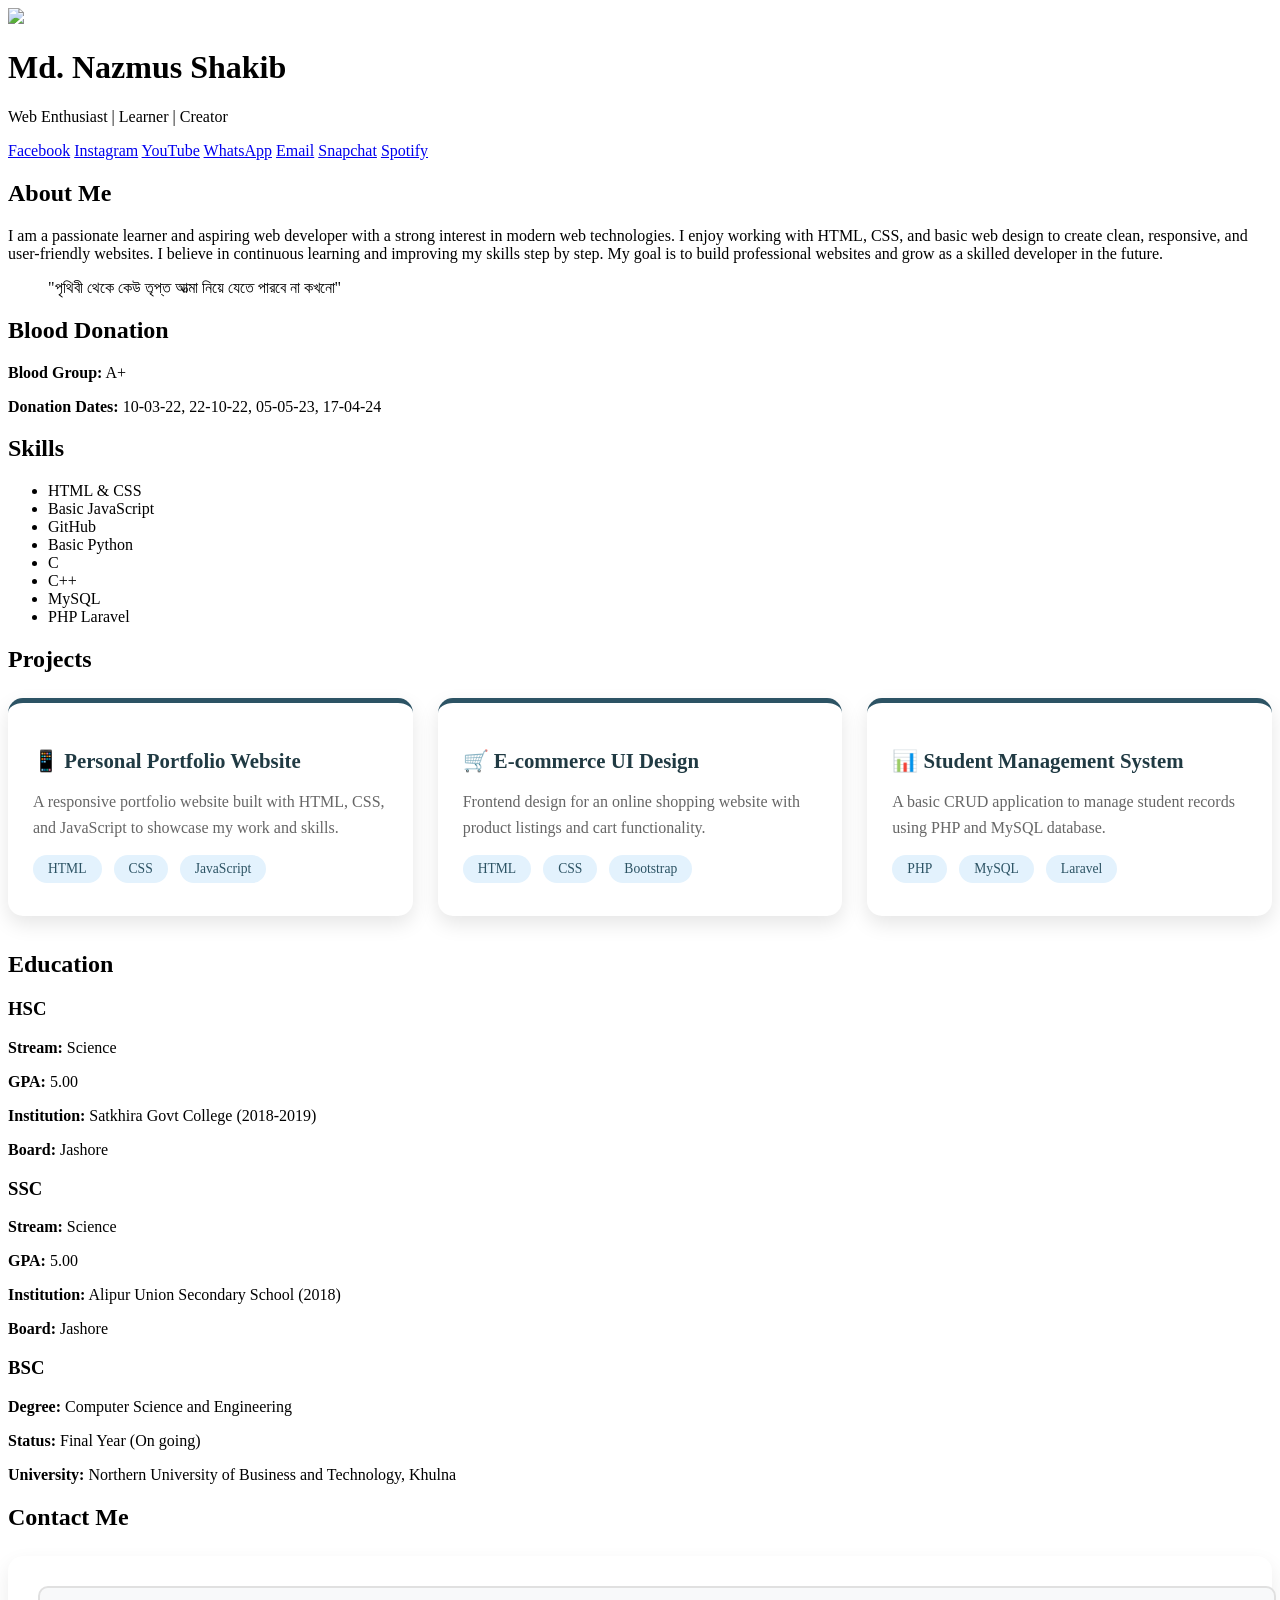
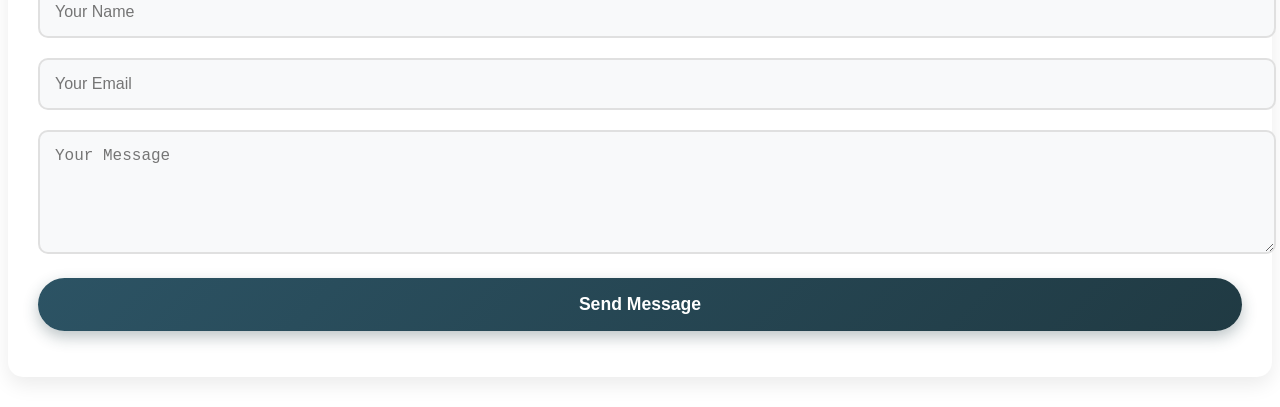
==== index.html @ 5b553c65 "Add projects section to index.html Added projects section with details of various projects including" ====
<!DOCTYPE html>
<html lang="en">

<head>
    <meta charset="UTF-8">
    <title>Md. Nazmus Shakib | Portfolio</title>
    <link rel="stylesheet" href="style.css">
</head>

<body>

    <div class="container">
        <img src="profile.jpg" class="profile">
        <h1>Md. Nazmus Shakib</h1>
        <p class="bio">
            Web Enthusiast | Learner | Creator
        </p>

        <div class="links">
            <a href="https://www.facebook.com/share/1BiJdWSDXL/" target="_blank">Facebook</a>
            <a href="https://www.instagram.com/mdnazmus.shakib?igsh=NTE2bjJrYTM1ZnNm" target="_blank">Instagram</a>
            <a href="--" target="_blank">YouTube</a>
            <a href="https://wa.me/8801716333670" target="_blank">WhatsApp</a>
            <a href="mailto:nazmusshakib335@gmail.com" target="_blank">Email</a>
            <a href="https://www.snapchat.com/add/nazmusshaki9624?share_id=SqFxjNCRAt4&locale=en-US" target="_blank">Snapchat</a>
            <a href="https://open.spotify.com/user/31kqtjba6ay3syr3rrqhbtln3y2q?si=qJ8dYZ2ISSeCxE1NaBL5Ow" target="_blank">Spotify</a>
        </div>

        <div class="cv">
            <h2>About Me</h2>
            <p>I am a passionate learner and aspiring web developer with a strong interest in modern web technologies. I enjoy working with HTML, CSS, and basic web design to create clean, responsive, and user-friendly websites. I believe in continuous learning and improving my skills step by step. My goal is to build professional websites and grow as a skilled developer in the future.</p>
            
            <blockquote>
                "পৃথিবী থেকে কেউ তৃপ্ত আত্মা নিয়ে যেতে পারবে না কখনো"
            </blockquote>

            <h2>Blood Donation</h2>
            <p><strong>Blood Group:</strong> A+</p>
            <p><strong>Donation Dates:</strong> 10-03-22, 22-10-22, 05-05-23, 17-04-24</p>

            <h2>Skills</h2>
            <ul>
                <li>HTML & CSS</li>
                <li>Basic JavaScript</li>
                <li>GitHub</li>
                <li>Basic Python</li>
                <li>C</li>
                <li>C++</li>
                <li>MySQL</li>
                <li>PHP Laravel</li>
            </ul>

            <h2>Projects</h2>
            <div class="projects">
                <div class="project-card">
                    <h3>📱 Personal Portfolio Website</h3>
                    <p>A responsive portfolio website built with HTML, CSS, and JavaScript to showcase my work and skills.</p>
                    <span class="tech-tag">HTML</span>
                    <span class="tech-tag">CSS</span>
                    <span class="tech-tag">JavaScript</span>
                </div>
                <div class="project-card">
                    <h3>🛒 E-commerce UI Design</h3>
                    <p>Frontend design for an online shopping website with product listings and cart functionality.</p>
                    <span class="tech-tag">HTML</span>
                    <span class="tech-tag">CSS</span>
                    <span class="tech-tag">Bootstrap</span>
                </div>
                <div class="project-card">
                    <h3>📊 Student Management System</h3>
                    <p>A basic CRUD application to manage student records using PHP and MySQL database.</p>
                    <span class="tech-tag">PHP</span>
                    <span class="tech-tag">MySQL</span>
                    <span class="tech-tag">Laravel</span>
                </div>
            </div>

            <h2>Education</h2>
            
            <h3>HSC</h3>
            <p><strong>Stream:</strong> Science</p>
            <p><strong>GPA:</strong> 5.00</p>
            <p><strong>Institution:</strong> Satkhira Govt College (2018-2019)</p>
            <p><strong>Board:</strong> Jashore</p>

            <h3>SSC</h3>
            <p><strong>Stream:</strong> Science</p>
            <p><strong>GPA:</strong> 5.00</p>
            <p><strong>Institution:</strong> Alipur Union Secondary School (2018)</p>
            <p><strong>Board:</strong> Jashore</p>

            <h3>BSC</h3>
            <p><strong>Degree:</strong> Computer Science and Engineering</p>
            <p><strong>Status:</strong> Final Year (On going)</p>
            <p><strong>University:</strong> Northern University of Business and Technology, Khulna</p>

            <h2>Contact Me</h2>
            <form class="contact-form" id="contactForm">
                <div class="form-group">
                    <input type="text" id="name" placeholder="Your Name" required>
                </div>
                <div class="form-group">
                    <input type="email" id="email" placeholder="Your Email" required>
                </div>
                <div class="form-group">
                    <textarea id="message" rows="5" placeholder="Your Message" required></textarea>
                </div>
                <button type="submit" class="submit-btn">Send Message</button>
                <p id="formMessage" class="form-message"></p>
            </form>
        </div>
    </div>

    <script>
        // Form submission handling
        document.getElementById('contactForm').addEventListener('submit', function(e) {
            e.preventDefault();
            
            const name = document.getElementById('name').value;
            const email = document.getElementById('email').value;
            const message = document.getElementById('message').value;
            const formMessage = document.getElementById('formMessage');
            
            // Simple validation
            if(name && email && message) {
                formMessage.textContent = `Thank you ${name}! Your message has been sent successfully.`;
                formMessage.style.color = "#4CAF50";
                
                // Reset form
                document.getElementById('contactForm').reset();
                
                // Clear message after 5 seconds
                setTimeout(() => {
                    formMessage.textContent = "";
                }, 5000);
            } else {
                formMessage.textContent = "Please fill in all fields.";
                formMessage.style.color = "#f44336";
            }
        });
    </script>

</body>

</html>
---- style.css ----
/* Previous CSS code remains the same... */

/* Projects Section */
.projects {
    display: grid;
    grid-template-columns: repeat(auto-fit, minmax(280px, 1fr));
    gap: 25px;
    margin: 25px 0 35px;
}

.project-card {
    background: white;
    padding: 25px;
    border-radius: 15px;
    box-shadow: 0 8px 20px rgba(0, 0, 0, 0.1);
    transition: all 0.3s ease;
    border-top: 5px solid #2c5364;
}

.project-card:hover {
    transform: translateY(-10px);
    box-shadow: 0 15px 30px rgba(0, 0, 0, 0.15);
}

.project-card h3 {
    color: #203a43;
    margin-bottom: 15px;
    font-size: 1.3rem;
}

.project-card p {
    color: #666;
    line-height: 1.6;
    margin-bottom: 15px;
}

.tech-tag {
    display: inline-block;
    background: #e3f2fd;
    color: #2c5364;
    padding: 6px 15px;
    border-radius: 20px;
    font-size: 0.85rem;
    margin-right: 8px;
    margin-bottom: 8px;
    font-weight: 500;
}

/* Contact Form */
.contact-form {
    background: white;
    padding: 30px;
    border-radius: 15px;
    box-shadow: 0 8px 20px rgba(0, 0, 0, 0.08);
    margin: 25px 0;
}

.form-group {
    margin-bottom: 20px;
}

.form-group input,
.form-group textarea {
    width: 100%;
    padding: 15px;
    border: 2px solid #e0e0e0;
    border-radius: 10px;
    font-size: 1rem;
    transition: all 0.3s ease;
    background: #f8f9fa;
}

.form-group input:focus,
.form-group textarea:focus {
    outline: none;
    border-color: #2c5364;
    background: white;
    box-shadow: 0 0 0 3px rgba(44, 83, 100, 0.1);
}

.submit-btn {
    background: linear-gradient(135deg, #2c5364, #203a43);
    color: white;
    border: none;
    padding: 16px 35px;
    border-radius: 50px;
    font-size: 1.1rem;
    font-weight: 600;
    cursor: pointer;
    transition: all 0.3s ease;
    box-shadow: 0 6px 15px rgba(32, 58, 67, 0.3);
    width: 100%;
}

.submit-btn:hover {
    background: linear-gradient(135deg, #203a43, #0f2027);
    transform: translateY(-3px);
    box-shadow: 0 10px 20px rgba(32, 58, 67, 0.4);
}

.form-message {
    text-align: center;
    margin-top: 15px;
    font-weight: 500;
    font-size: 1rem;
}

/* Responsive additions */
@media (max-width: 768px) {
    .projects {
        grid-template-columns: 1fr;
    }
    
    .contact-form {
        padding: 20px;
    }
}
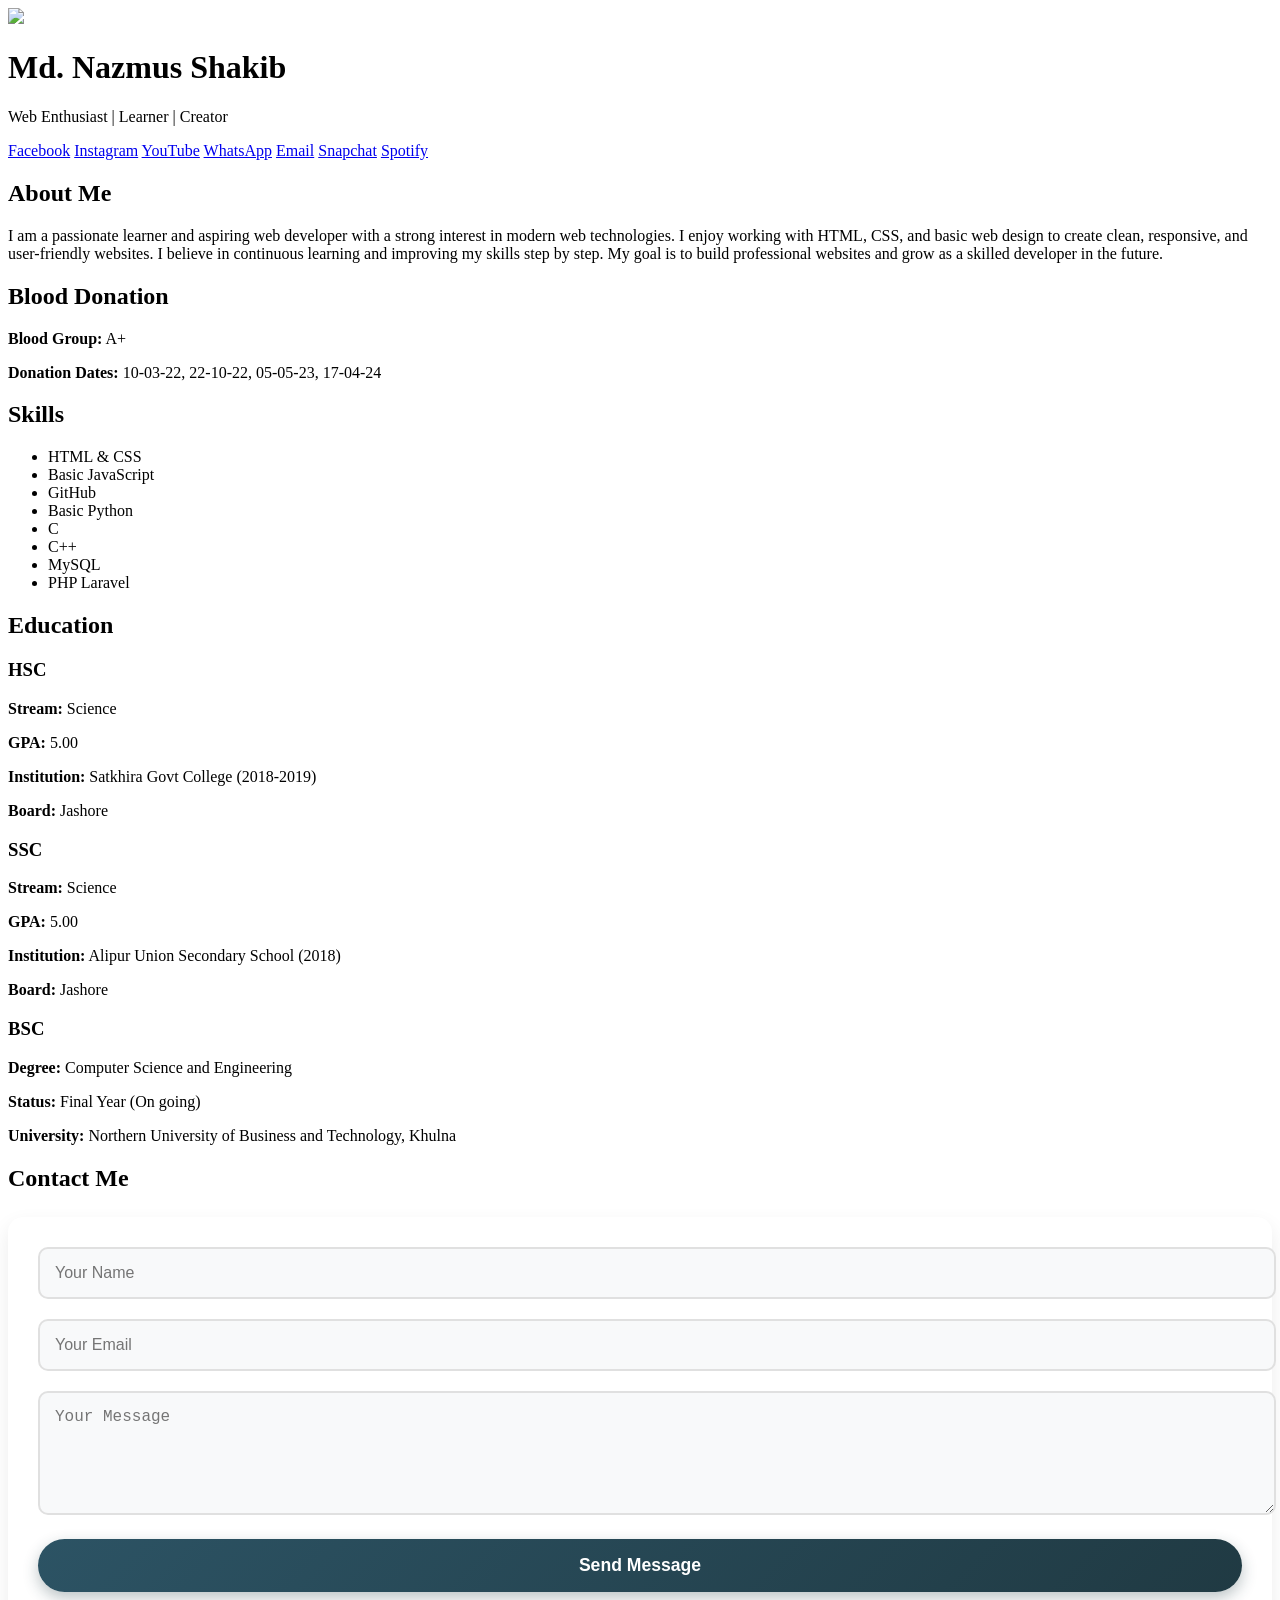
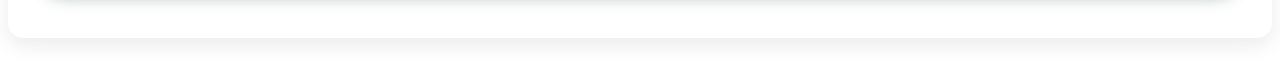
==== commit 2ee6e8ee: "Remove projects section and quote from index.html Removed the projects section and a quote from the " ====
--- a/index.html
+++ b/index.html
@@ -31,7 +31,7 @@
             <p>I am a passionate learner and aspiring web developer with a strong interest in modern web technologies. I enjoy working with HTML, CSS, and basic web design to create clean, responsive, and user-friendly websites. I believe in continuous learning and improving my skills step by step. My goal is to build professional websites and grow as a skilled developer in the future.</p>
             
             <blockquote>
-                "পৃথিবী থেকে কেউ তৃপ্ত আত্মা নিয়ে যেতে পারবে না কখনো"
+                
             </blockquote>
 
             <h2>Blood Donation</h2>
@@ -50,30 +50,7 @@
                 <li>PHP Laravel</li>
             </ul>
 
-            <h2>Projects</h2>
-            <div class="projects">
-                <div class="project-card">
-                    <h3>📱 Personal Portfolio Website</h3>
-                    <p>A responsive portfolio website built with HTML, CSS, and JavaScript to showcase my work and skills.</p>
-                    <span class="tech-tag">HTML</span>
-                    <span class="tech-tag">CSS</span>
-                    <span class="tech-tag">JavaScript</span>
-                </div>
-                <div class="project-card">
-                    <h3>🛒 E-commerce UI Design</h3>
-                    <p>Frontend design for an online shopping website with product listings and cart functionality.</p>
-                    <span class="tech-tag">HTML</span>
-                    <span class="tech-tag">CSS</span>
-                    <span class="tech-tag">Bootstrap</span>
-                </div>
-                <div class="project-card">
-                    <h3>📊 Student Management System</h3>
-                    <p>A basic CRUD application to manage student records using PHP and MySQL database.</p>
-                    <span class="tech-tag">PHP</span>
-                    <span class="tech-tag">MySQL</span>
-                    <span class="tech-tag">Laravel</span>
-                </div>
-            </div>
+          
 
             <h2>Education</h2>
             
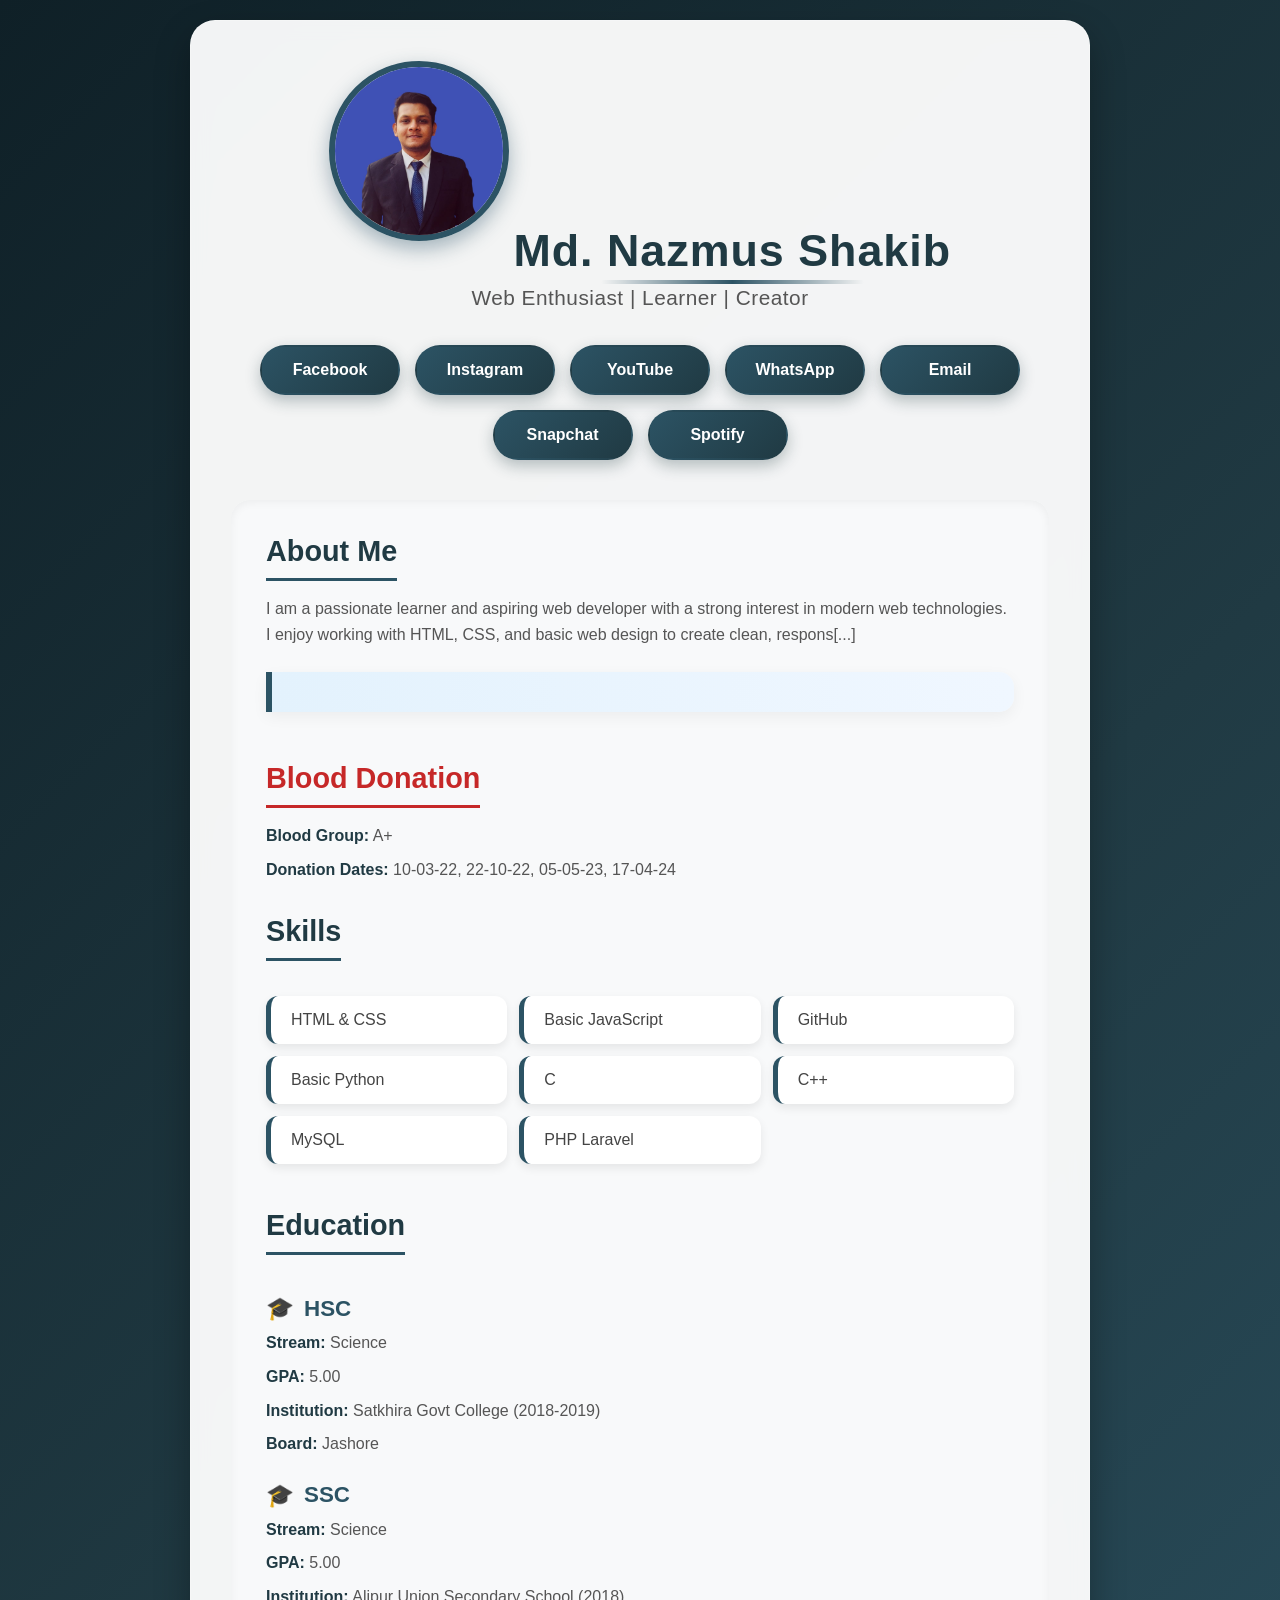
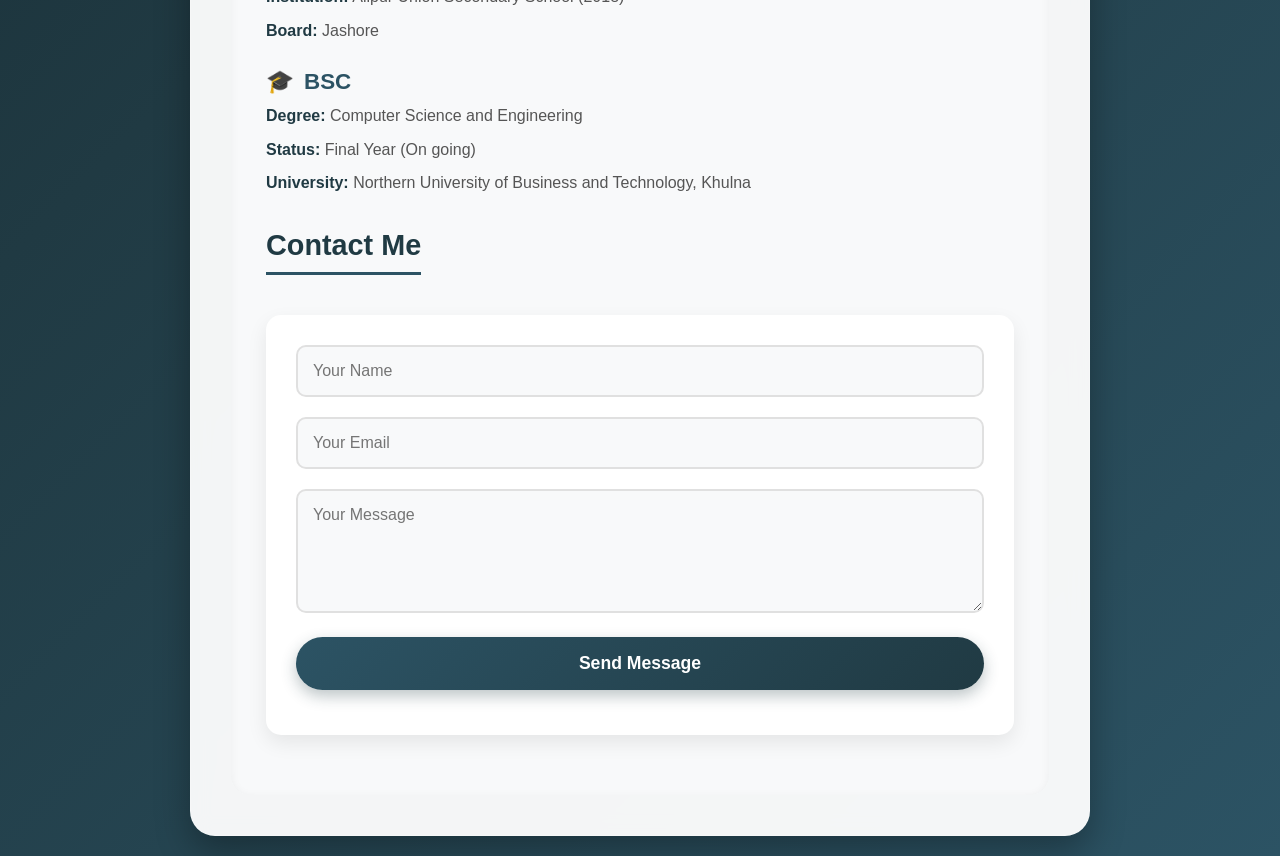
==== commit 30ed85f9: "Update index.html (2025-12-14 20:20:49 UTC) — updated by assistant per user request" ====
--- a/index.html
+++ b/index.html
@@ -10,7 +10,7 @@
 <body>
 
     <div class="container">
-        <img src="profile.jpg" class="profile">
+        <img src="IMG-20250121-WA0007[1].jpg" class="profile">
         <h1>Md. Nazmus Shakib</h1>
         <p class="bio">
             Web Enthusiast | Learner | Creator
@@ -28,7 +28,7 @@
 
         <div class="cv">
             <h2>About Me</h2>
-            <p>I am a passionate learner and aspiring web developer with a strong interest in modern web technologies. I enjoy working with HTML, CSS, and basic web design to create clean, responsive, and user-friendly websites. I believe in continuous learning and improving my skills step by step. My goal is to build professional websites and grow as a skilled developer in the future.</p>
+            <p>I am a passionate learner and aspiring web developer with a strong interest in modern web technologies. I enjoy working with HTML, CSS, and basic web design to create clean, respons[...]
             
             <blockquote>
                 
--- a/style.css
+++ b/style.css
@@ -1,4 +1,210 @@
-/* Previous CSS code remains the same... */
+/* Reset and Base Styles */
+* {
+    margin: 0;
+    padding: 0;
+    box-sizing: border-box;
+    font-family: 'Segoe UI', Tahoma, Geneva, Verdana, sans-serif;
+}
+
+body {
+    background: linear-gradient(135deg, #0f2027, #203a43, #2c5364);
+    color: #333;
+    min-height: 100vh;
+    display: flex;
+    justify-content: center;
+    align-items: center;
+    padding: 20px;
+}
+
+/* Container */
+.container {
+    background: rgba(255, 255, 255, 0.95);
+    backdrop-filter: blur(10px);
+    border-radius: 25px;
+    box-shadow: 0 15px 35px rgba(0, 0, 0, 0.3);
+    max-width: 900px;
+    width: 100%;
+    padding: 40px;
+    text-align: center;
+    border: 1px solid rgba(255, 255, 255, 0.2);
+    animation: fadeIn 0.8s ease-out;
+}
+
+/* Profile Image */
+.profile {
+    width: 180px;
+    height: 180px;
+    border-radius: 50%;
+    object-fit: cover;
+    border: 6px solid #2c5364;
+    box-shadow: 0 8px 20px rgba(44, 83, 100, 0.4);
+    margin: 0 auto 25px;
+    transition: transform 0.3s ease, box-shadow 0.3s ease;
+}
+
+.profile:hover {
+    transform: scale(1.05);
+    box-shadow: 0 12px 25px rgba(44, 83, 100, 0.6);
+}
+
+/* Name */
+h1 {
+    color: #203a43;
+    font-size: 2.8rem;
+    margin-bottom: 10px;
+    font-weight: 700;
+    letter-spacing: 1px;
+    position: relative;
+    display: inline-block;
+}
+
+h1::after {
+    content: '';
+    position: absolute;
+    width: 60%;
+    height: 4px;
+    background: linear-gradient(to right, transparent, #2c5364, transparent);
+    bottom: -8px;
+    left: 20%;
+    border-radius: 2px;
+}
+
+/* Bio Tagline */
+.bio {
+    color: #555;
+    font-size: 1.3rem;
+    margin-bottom: 35px;
+    font-weight: 500;
+    letter-spacing: 0.5px;
+}
+
+/* Social Links */
+.links {
+    display: flex;
+    flex-wrap: wrap;
+    justify-content: center;
+    gap: 15px;
+    margin-bottom: 40px;
+}
+
+.links a {
+    display: inline-flex;
+    align-items: center;
+    justify-content: center;
+    padding: 14px 28px;
+    background: linear-gradient(135deg, #2c5364, #203a43);
+    color: white;
+    text-decoration: none;
+    border-radius: 50px;
+    font-weight: 600;
+    font-size: 1rem;
+    transition: all 0.3s ease;
+    box-shadow: 0 6px 15px rgba(32, 58, 67, 0.3);
+    min-width: 140px;
+    border: 2px solid transparent;
+}
+
+.links a:hover {
+    transform: translateY(-5px);
+    box-shadow: 0 12px 20px rgba(32, 58, 67, 0.5);
+    background: linear-gradient(135deg, #203a43, #0f2027);
+    border-color: #2c5364;
+}
+
+/* CV Section */
+.cv {
+    text-align: left;
+    background: #f8f9fa;
+    padding: 35px;
+    border-radius: 20px;
+    margin-top: 30px;
+    box-shadow: inset 0 2px 10px rgba(0, 0, 0, 0.05);
+}
+
+.cv h2 {
+    color: #203a43;
+    font-size: 1.8rem;
+    margin: 25px 0 15px;
+    padding-bottom: 10px;
+    border-bottom: 3px solid #2c5364;
+    display: inline-block;
+}
+
+.cv h2:first-of-type {
+    margin-top: 0;
+}
+
+/* Quote Styling */
+blockquote {
+    background: linear-gradient(to right, #e3f2fd, #f0f7ff);
+    border-left: 6px solid #2c5364;
+    padding: 20px;
+    margin: 25px 0;
+    border-radius: 0 15px 15px 0;
+    font-style: italic;
+    color: #203a43;
+    font-size: 1.2rem;
+    box-shadow: 0 5px 15px rgba(0, 0, 0, 0.05);
+}
+
+/* Blood Donation Section */
+.cv h2:nth-of-type(2) {
+    color: #c62828;
+    border-bottom-color: #c62828;
+}
+
+.cv p strong {
+    color: #203a43;
+}
+
+/* Skills List */
+ul {
+    list-style: none;
+    padding-left: 0;
+    display: grid;
+    grid-template-columns: repeat(auto-fit, minmax(200px, 1fr));
+    gap: 12px;
+    margin: 20px 0;
+}
+
+ul li {
+    background: white;
+    padding: 15px 20px;
+    border-radius: 12px;
+    box-shadow: 0 4px 10px rgba(0, 0, 0, 0.08);
+    transition: all 0.3s ease;
+    font-weight: 500;
+    color: #444;
+    border-left: 5px solid #2c5364;
+}
+
+ul li:hover {
+    transform: translateX(10px);
+    background: #e3f2fd;
+    box-shadow: 0 6px 15px rgba(0, 0, 0, 0.1);
+}
+
+/* Education Sections */
+.cv h3 {
+    color: #2c5364;
+    font-size: 1.4rem;
+    margin-top: 25px;
+    margin-bottom: 8px;
+    display: flex;
+    align-items: center;
+}
+
+.cv h3::before {
+    content: "🎓";
+    margin-right: 10px;
+}
+
+.cv p {
+    margin-bottom: 8px;
+    color: #555;
+    line-height: 1.6;
+    font-size: 1rem;
+}
 
 /* Projects Section */
 .projects {
@@ -105,8 +311,38 @@
     font-size: 1rem;
 }
 
-/* Responsive additions */
+/* Responsive Design */
 @media (max-width: 768px) {
+    .container {
+        padding: 25px;
+    }
+    
+    h1 {
+        font-size: 2.2rem;
+    }
+    
+    .bio {
+        font-size: 1.1rem;
+    }
+    
+    .links {
+        flex-direction: column;
+        align-items: center;
+    }
+    
+    .links a {
+        width: 100%;
+        max-width: 300px;
+    }
+    
+    ul {
+        grid-template-columns: 1fr;
+    }
+    
+    .cv {
+        padding: 25px;
+    }
+    
     .projects {
         grid-template-columns: 1fr;
     }
@@ -115,3 +351,15 @@
         padding: 20px;
     }
 }
+
+/* Animation */
+@keyframes fadeIn {
+    from {
+        opacity: 0;
+        transform: translateY(30px);
+    }
+    to {
+        opacity: 1;
+        transform: translateY(0);
+    }
+}
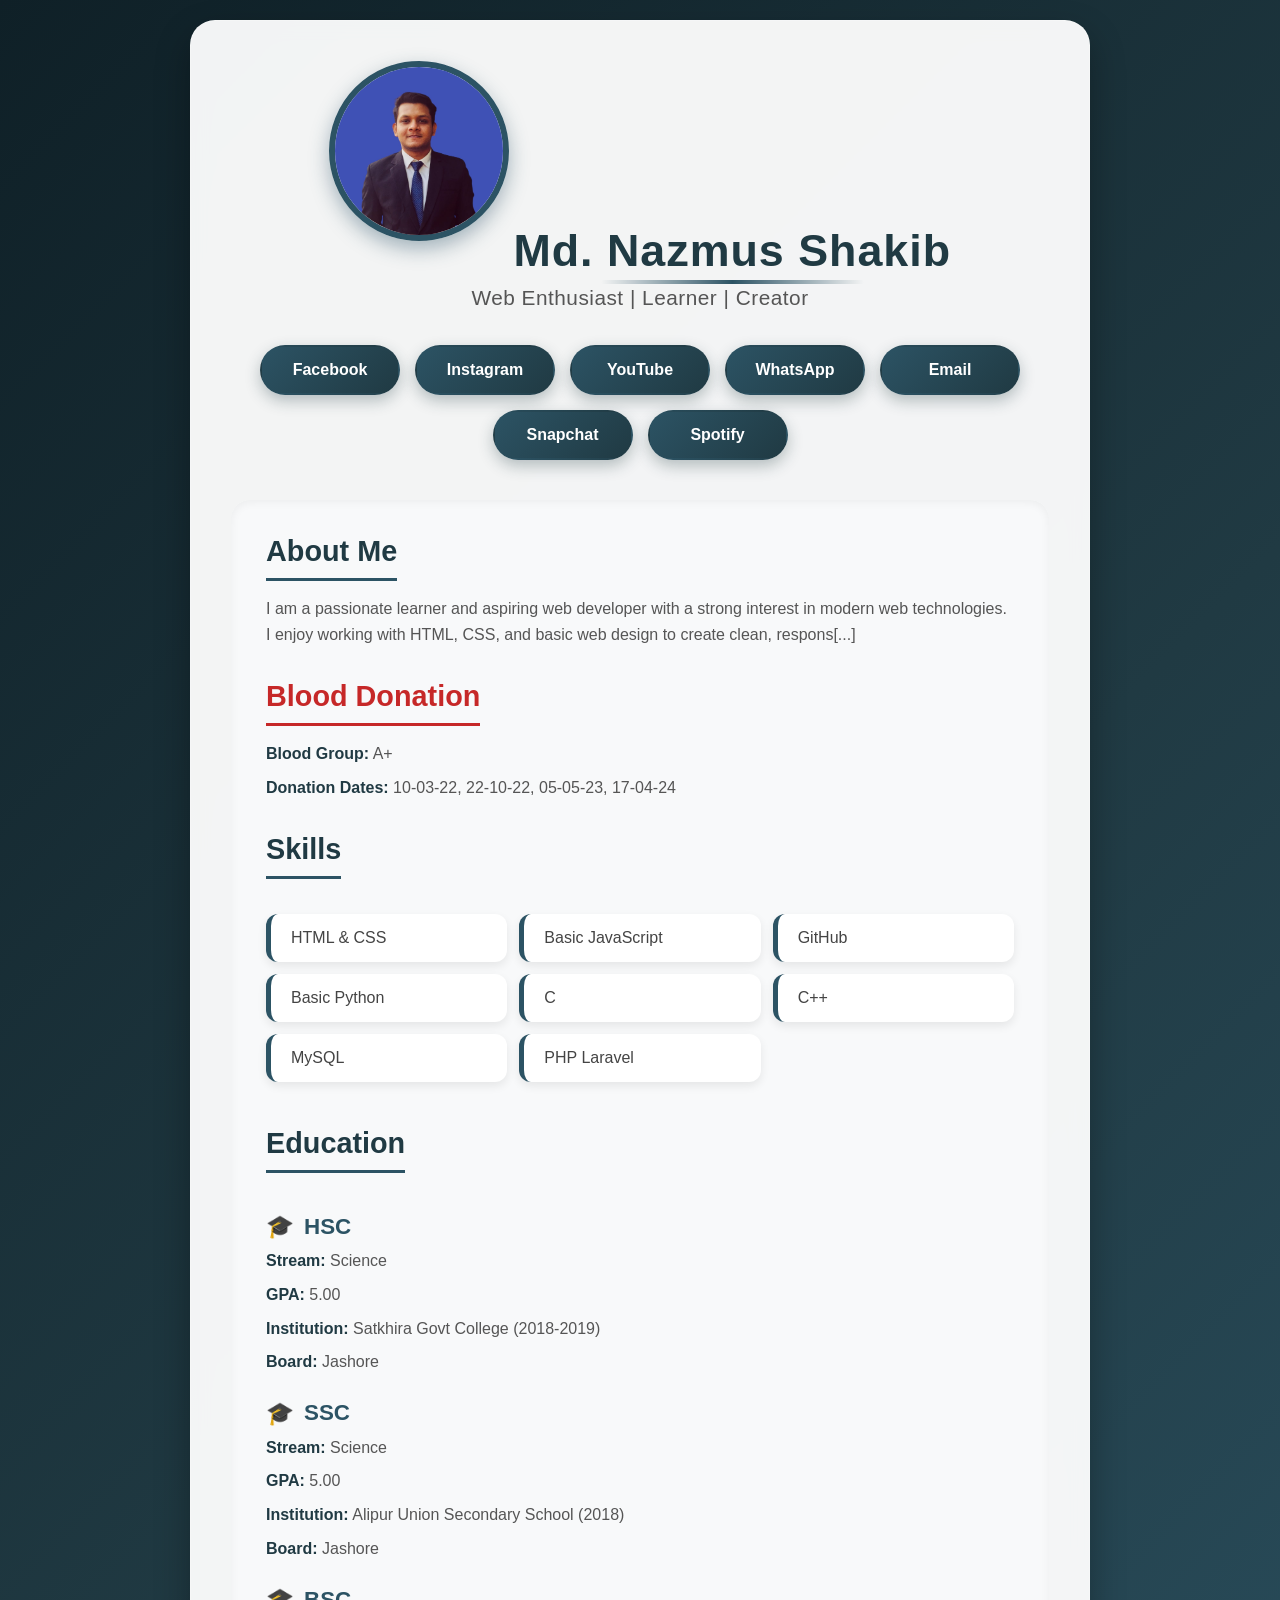
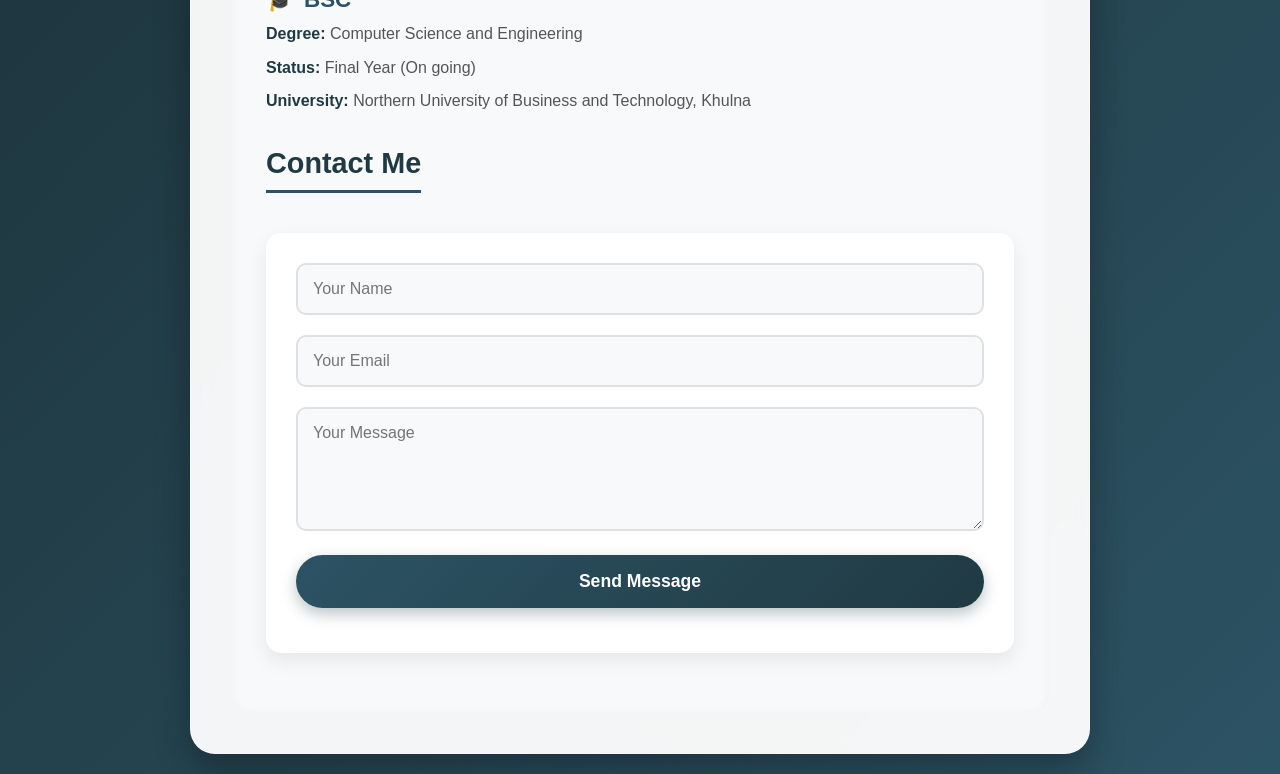
==== commit e361e73a: "Update index.html" ====
--- a/index.html
+++ b/index.html
@@ -30,9 +30,7 @@
             <h2>About Me</h2>
             <p>I am a passionate learner and aspiring web developer with a strong interest in modern web technologies. I enjoy working with HTML, CSS, and basic web design to create clean, respons[...]
             
-            <blockquote>
-                
-            </blockquote>
+         
 
             <h2>Blood Donation</h2>
             <p><strong>Blood Group:</strong> A+</p>
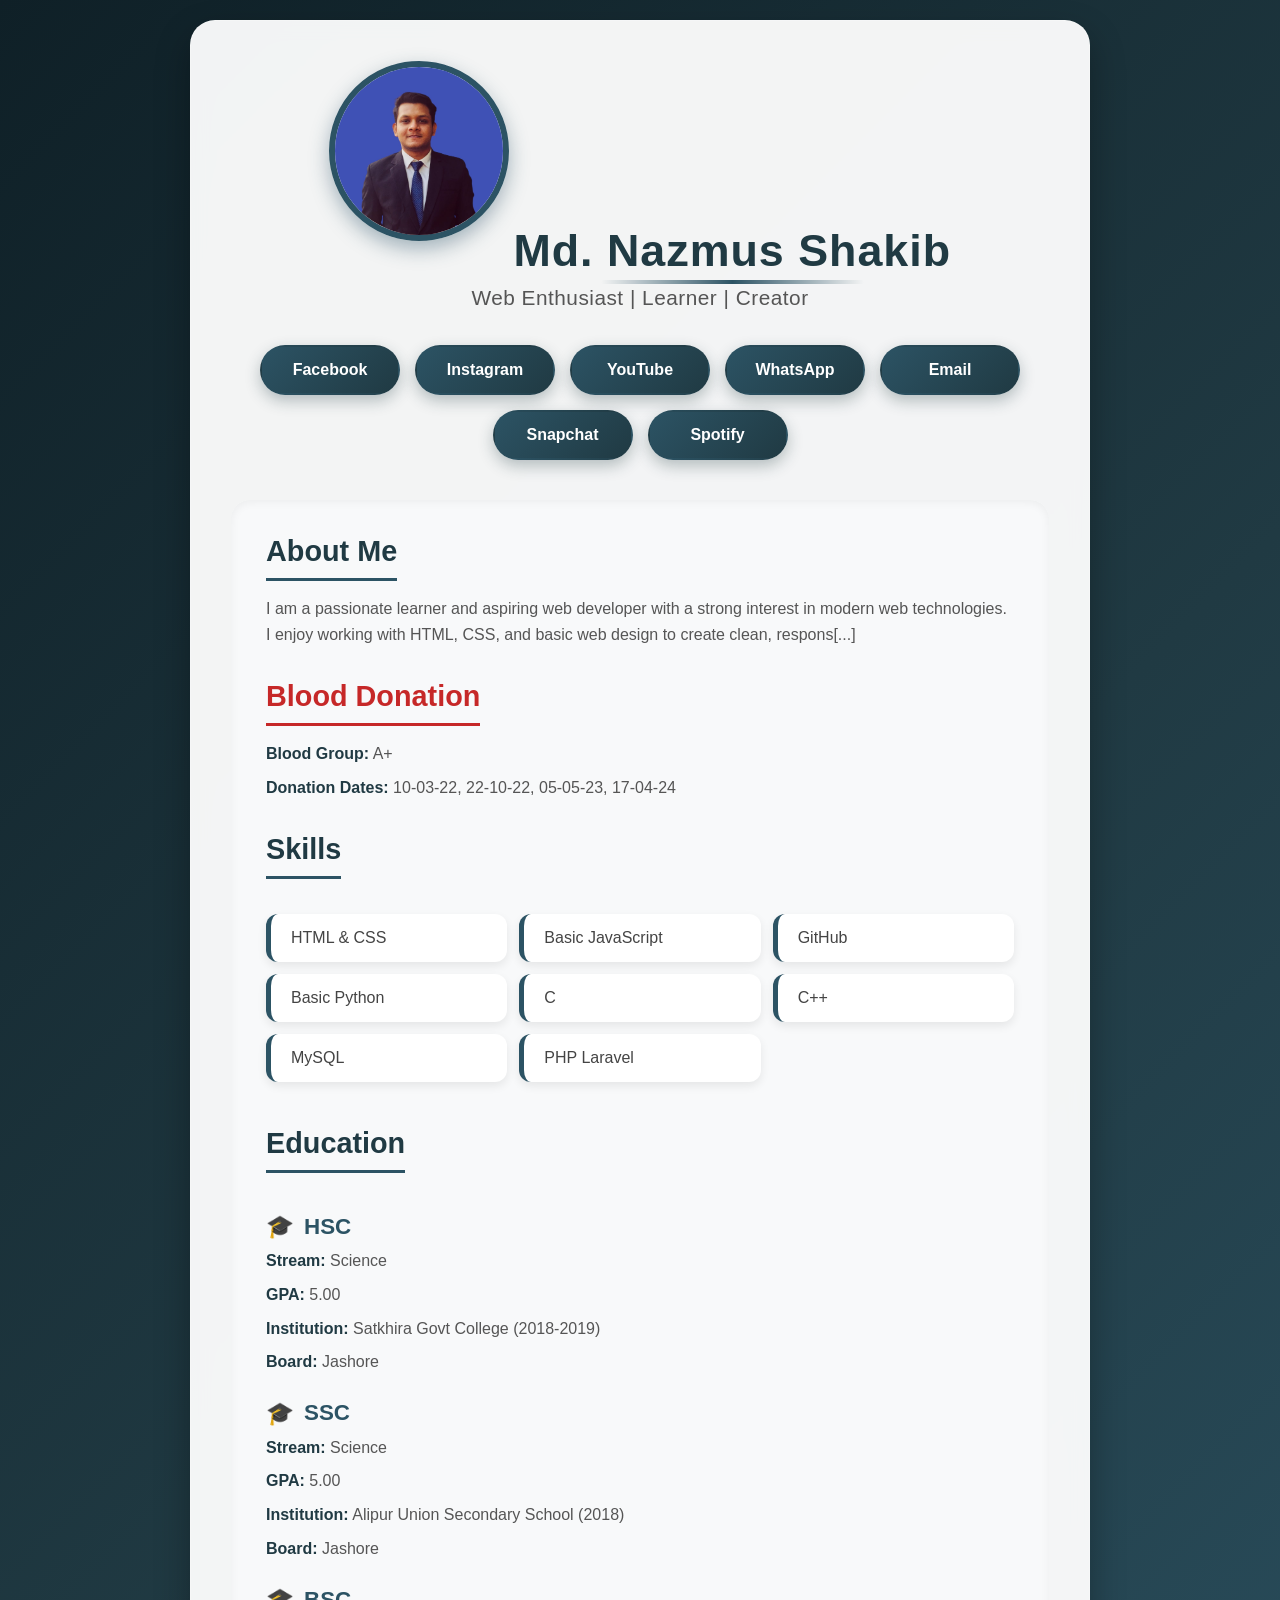
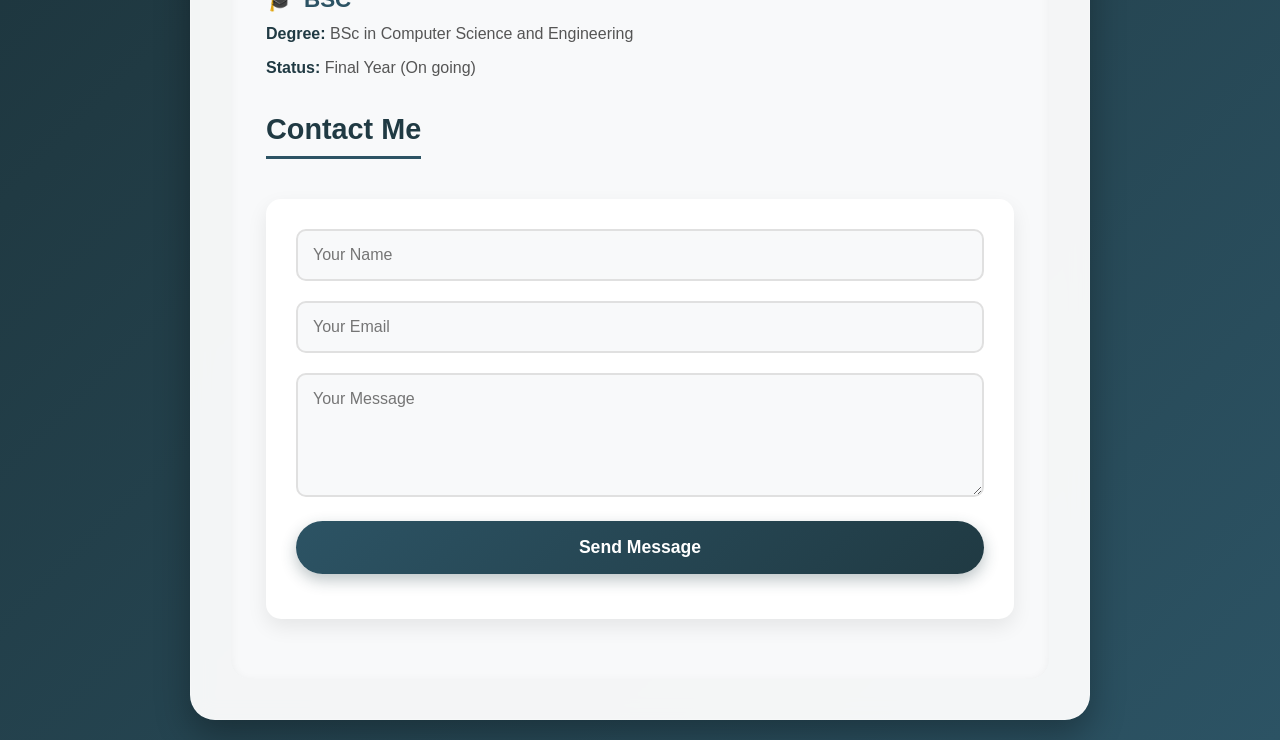
==== commit 3beeacef: "Update index.html" ====
--- a/index.html
+++ b/index.html
@@ -65,9 +65,9 @@
             <p><strong>Board:</strong> Jashore</p>
 
             <h3>BSC</h3>
-            <p><strong>Degree:</strong> Computer Science and Engineering</p>
+            <p><strong>Degree:</strong> BSc in Computer Science and Engineering</p>
             <p><strong>Status:</strong> Final Year (On going)</p>
-            <p><strong>University:</strong> Northern University of Business and Technology, Khulna</p>
+            
 
             <h2>Contact Me</h2>
             <form class="contact-form" id="contactForm">
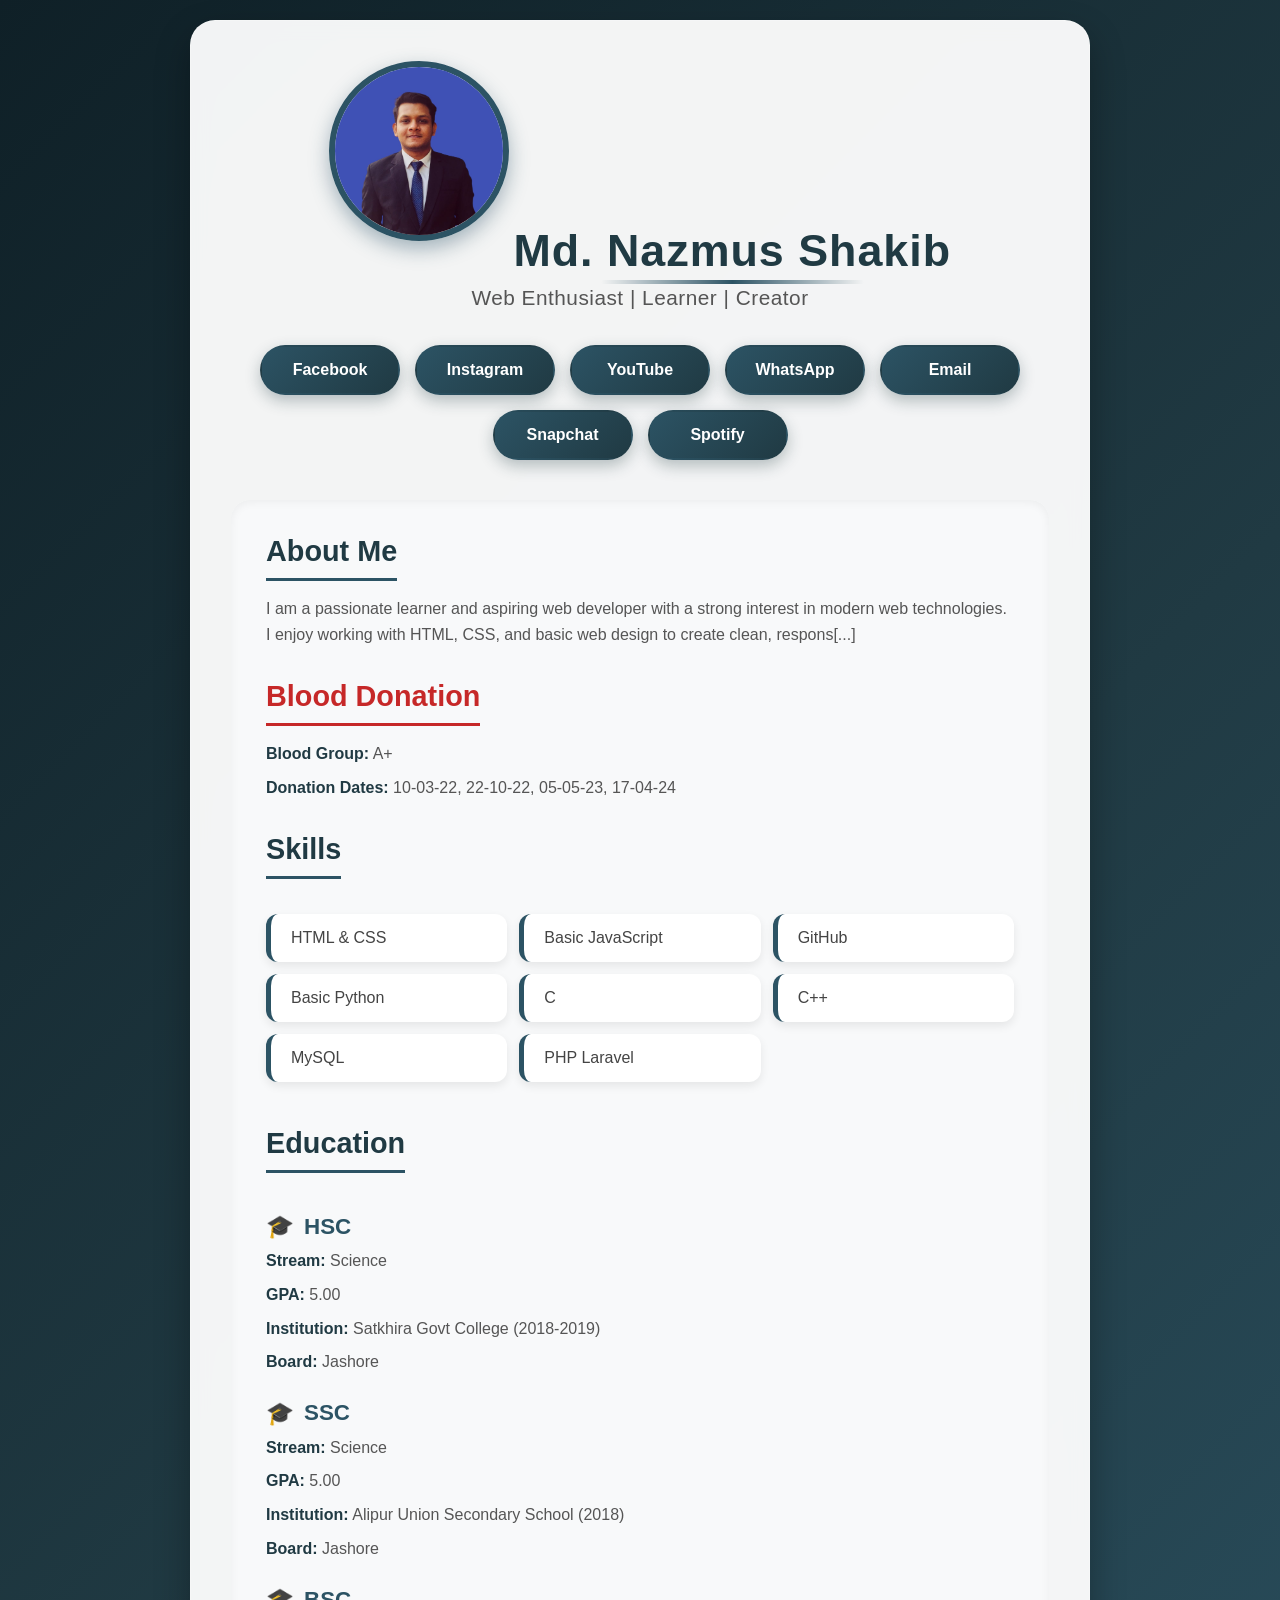
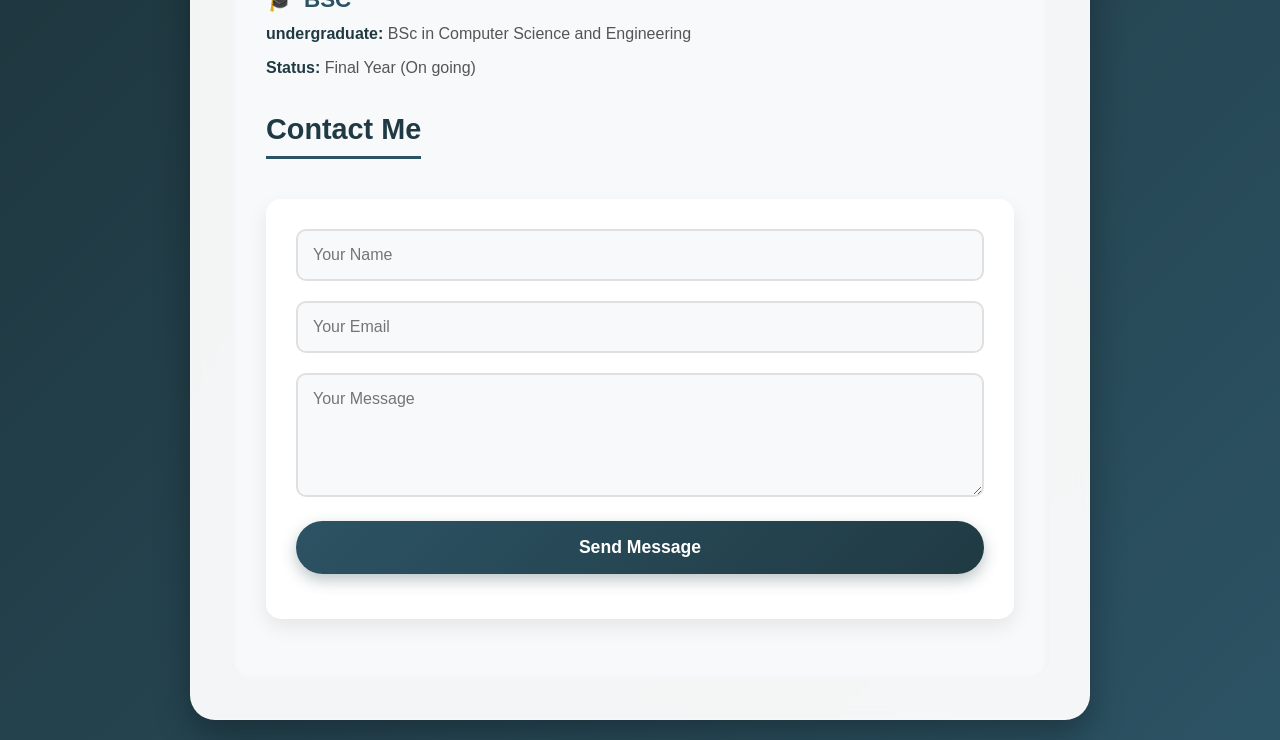
==== commit ba3fb796: "Fix typo in degree section of index.html" ====
--- a/index.html
+++ b/index.html
@@ -65,7 +65,7 @@
             <p><strong>Board:</strong> Jashore</p>
 
             <h3>BSC</h3>
-            <p><strong>Degree:</strong> BSc in Computer Science and Engineering</p>
+            <p><strong>undergraduate:</strong> BSc in Computer Science and Engineering</p>
             <p><strong>Status:</strong> Final Year (On going)</p>
             
 
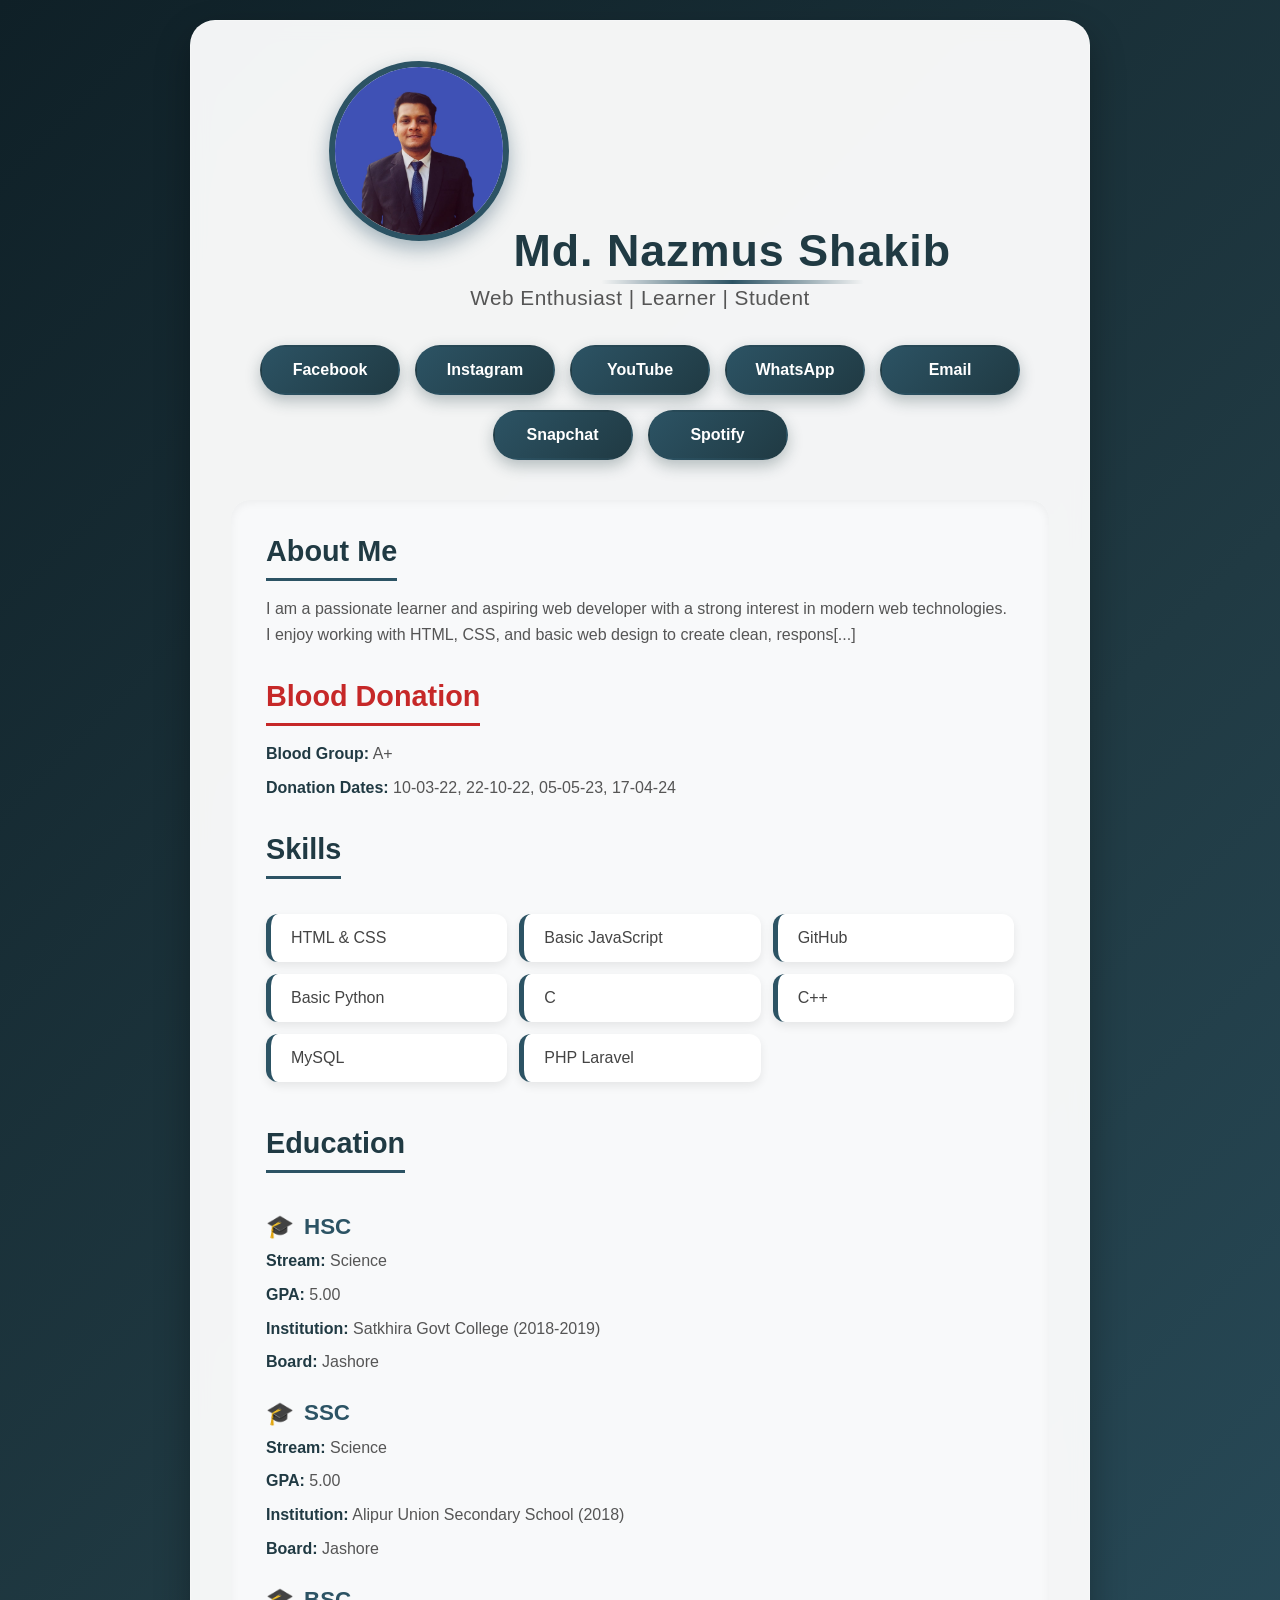
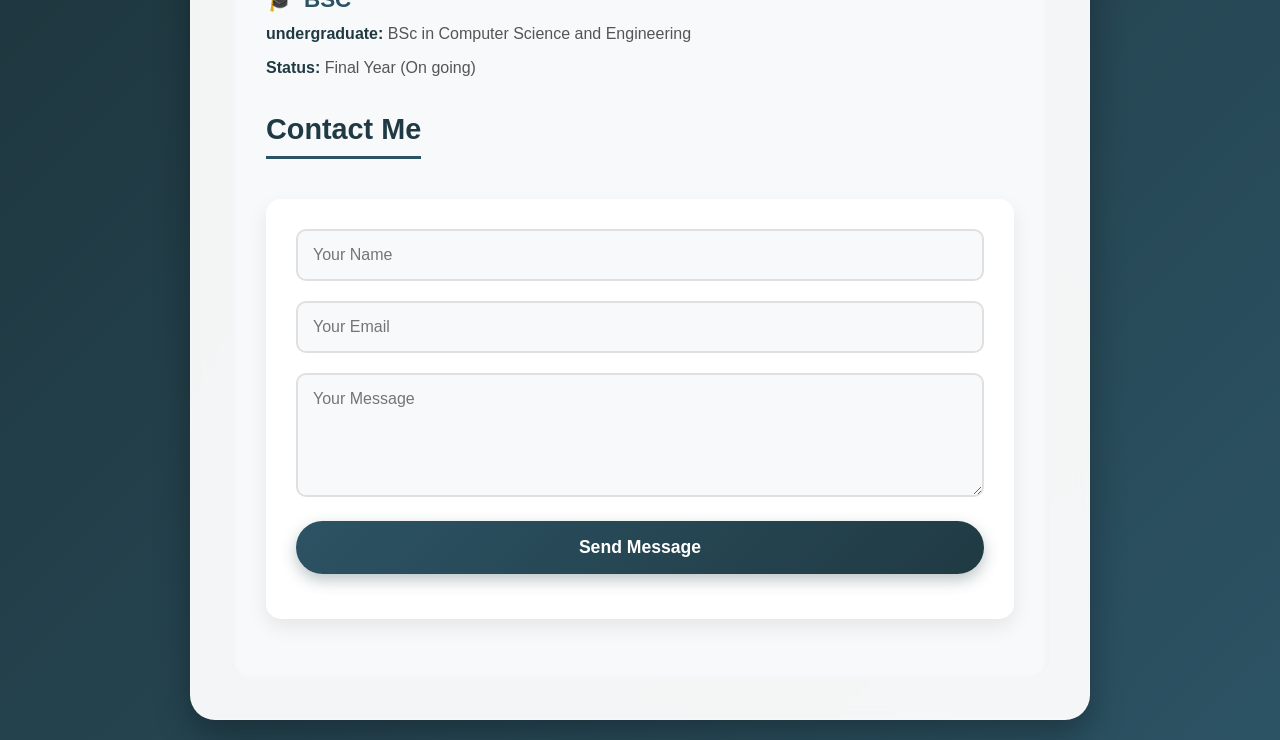
==== commit cb60924d: "Update bio from 'Creator' to 'Student'" ====
--- a/index.html
+++ b/index.html
@@ -13,7 +13,7 @@
         <img src="IMG-20250121-WA0007[1].jpg" class="profile">
         <h1>Md. Nazmus Shakib</h1>
         <p class="bio">
-            Web Enthusiast | Learner | Creator
+            Web Enthusiast | Learner | Student
         </p>
 
         <div class="links">
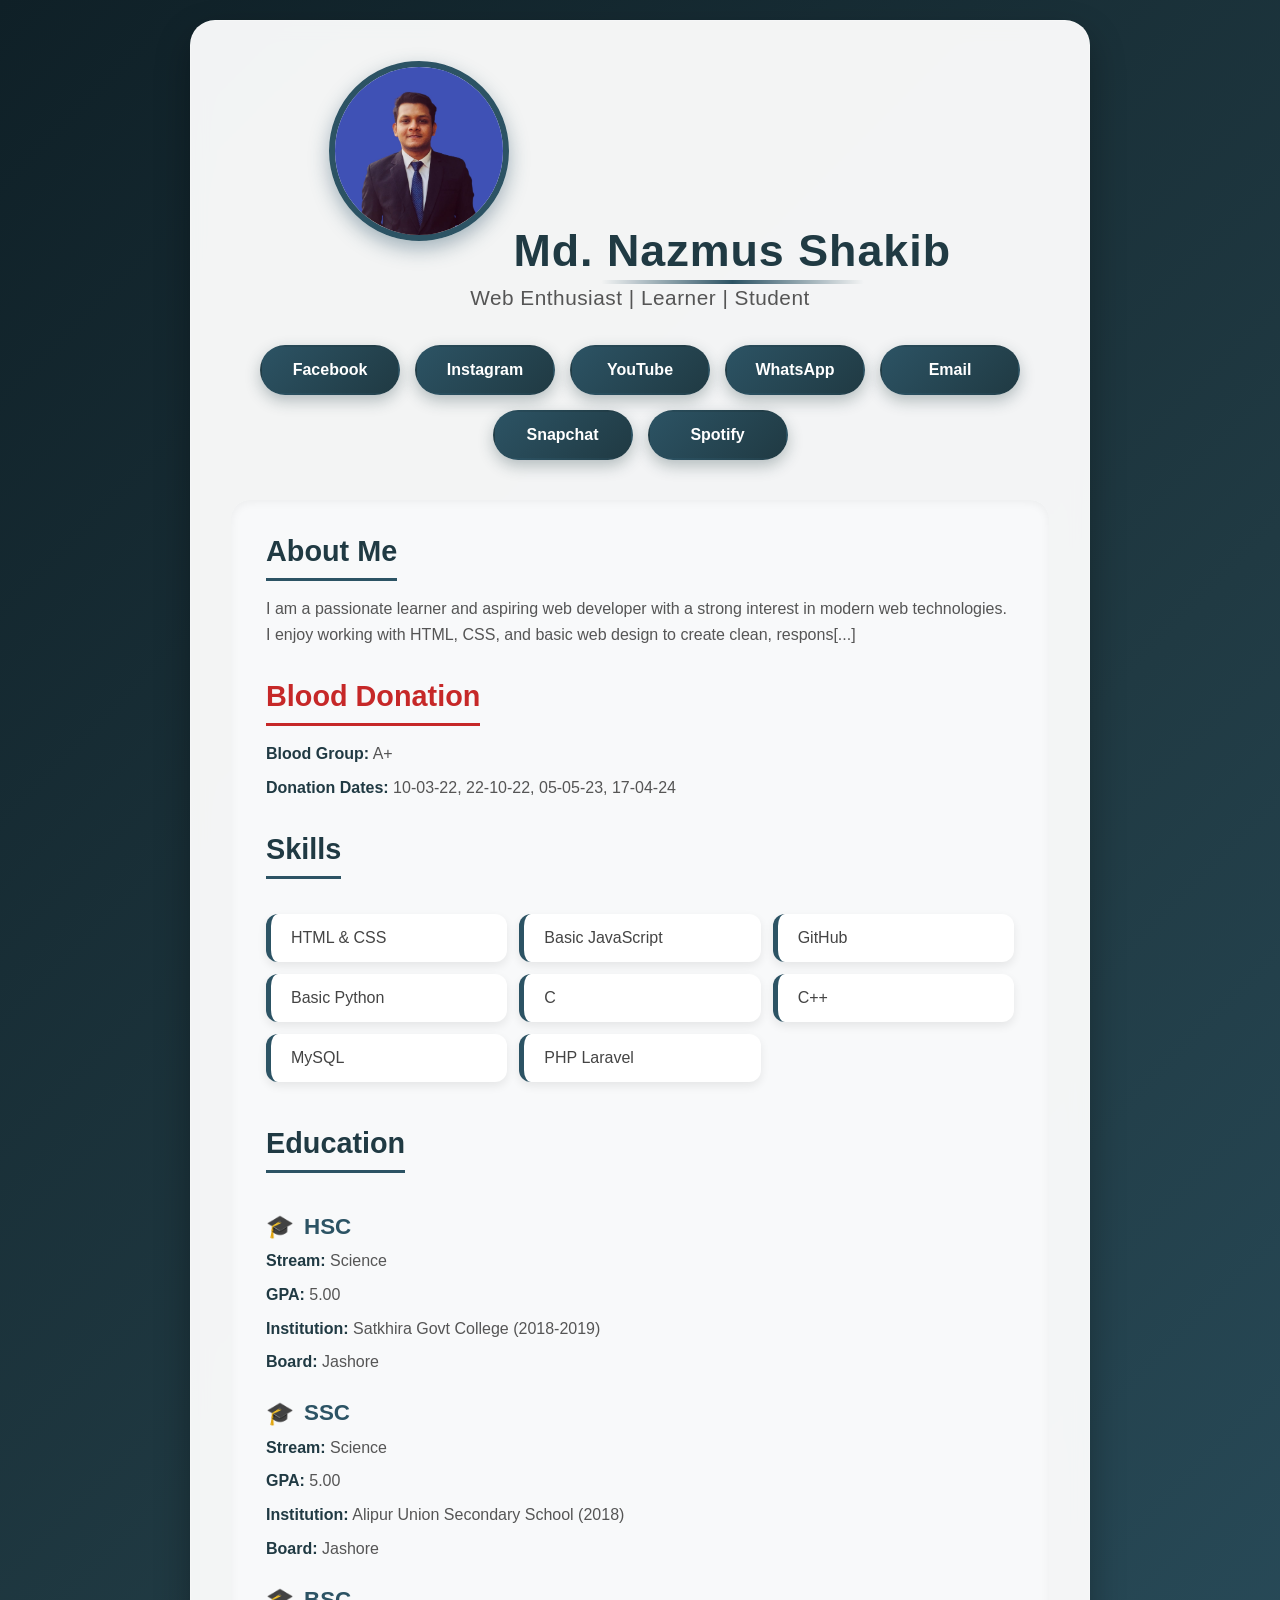
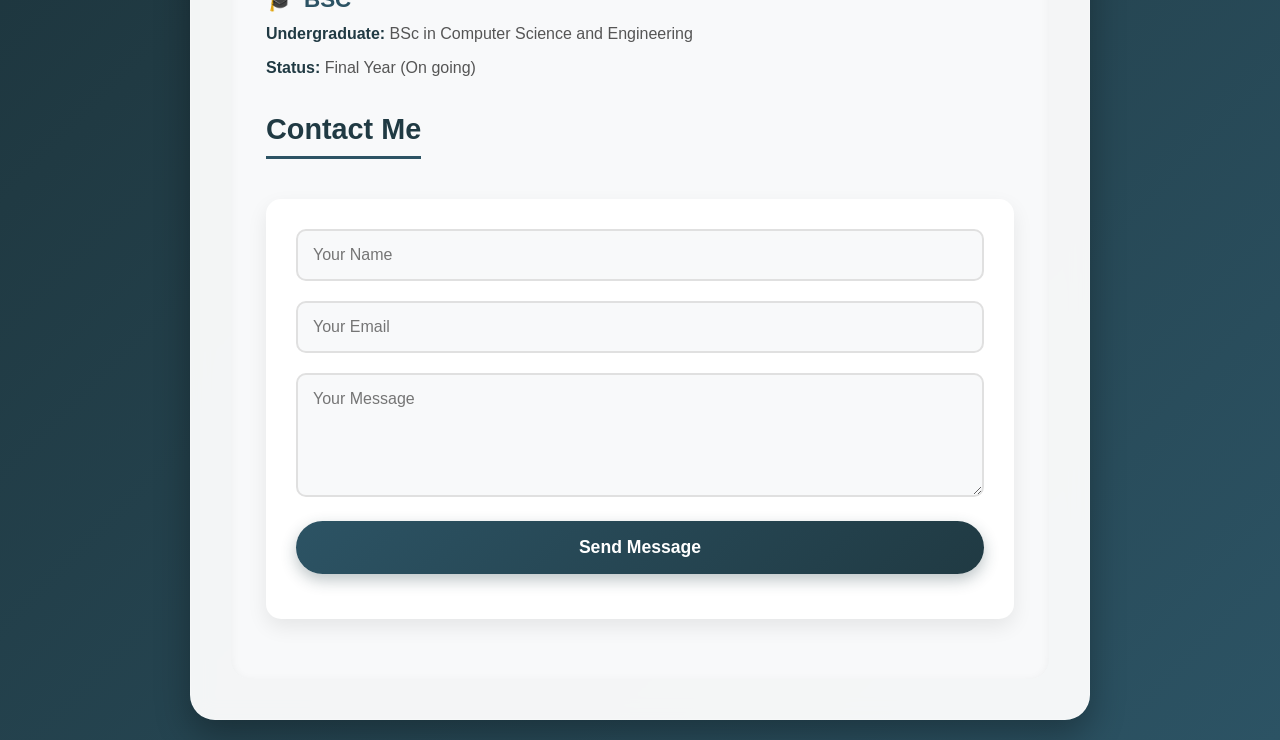
==== commit 9b4776f1: "Fix capitalization in undergraduate section" ====
--- a/index.html
+++ b/index.html
@@ -65,7 +65,7 @@
             <p><strong>Board:</strong> Jashore</p>
 
             <h3>BSC</h3>
-            <p><strong>undergraduate:</strong> BSc in Computer Science and Engineering</p>
+            <p><strong>Undergraduate:</strong> BSc in Computer Science and Engineering</p>
             <p><strong>Status:</strong> Final Year (On going)</p>
             
 
